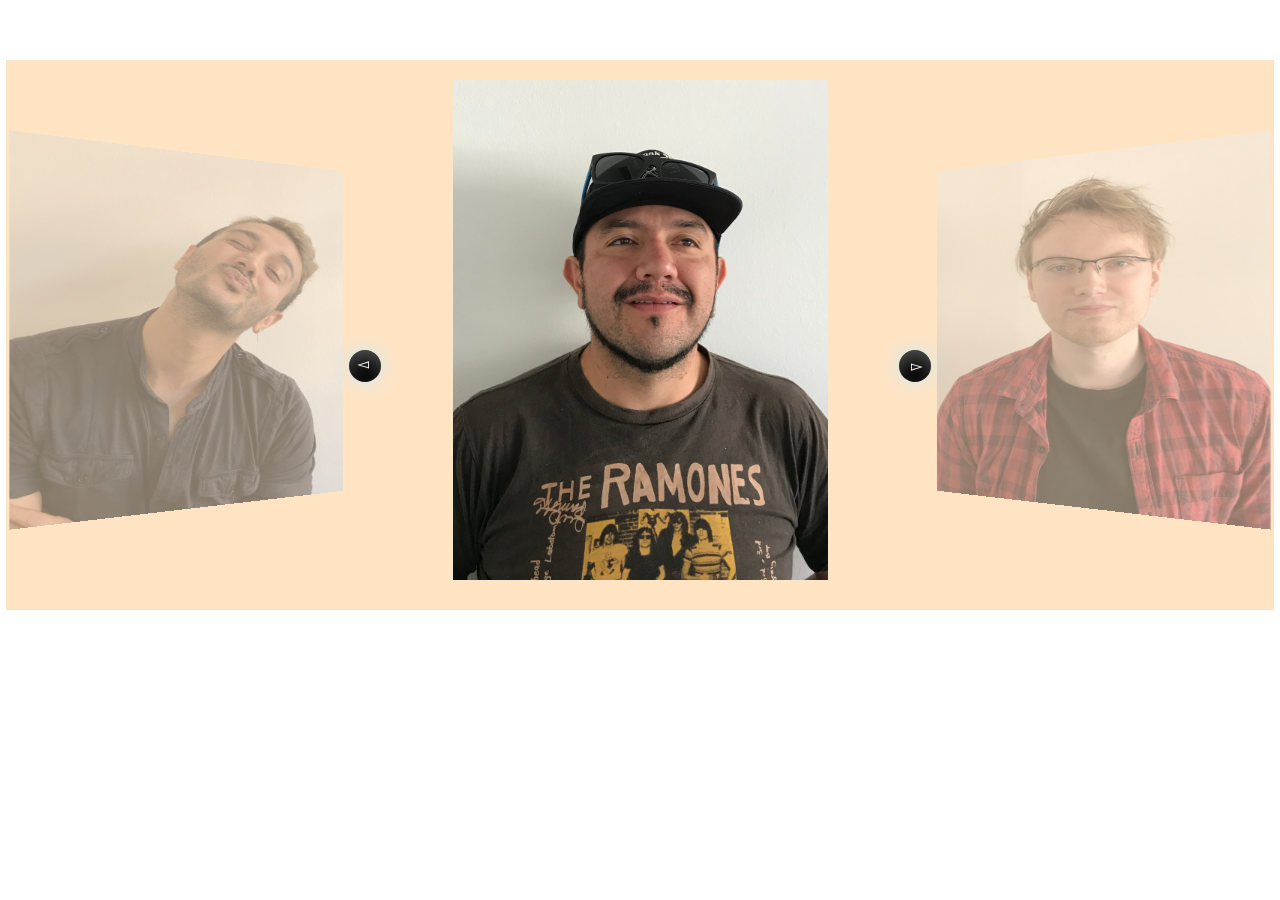
==== Eren/index.html @ 7f956e82 "Project" ====
<!DOCTYPE HTML>
<html>

<head>

	<title>CSS3 Only 3D Image Slider</title>
	<link rel="stylesheet" type="text/css" href="fonts/ss-standard.css" />
	<link rel="stylesheet" type="text/css" href="style.css" />

</head>

<body>
	<div id="slider">
		<input type="radio" id="button-1" name="controls" />
		<input type="radio" id="button-2" name="controls" />
		<input type="radio" id="button-3" name="controls" />
		<input type="radio" id="button-4" name="controls" />
		<input type="radio" id="button-5" name="controls" checked />
		<input type="radio" id="button-6" name="controls" />
		<input type="radio" id="button-7" name="controls" />
		<input type="radio" id="button-8" name="controls" />
		<input type="radio" id="button-9" name="controls" />
		<input type="radio" id="button-10" name="controls" />

		<label for="button-1" class="arrows" id="arrow-1">&#x25BB;</label>
		<label for="button-2" class="arrows" id="arrow-2">&#x25BB;</label>
		<label for="button-3" class="arrows" id="arrow-3">&#x25BB;</label>
		<label for="button-4" class="arrows" id="arrow-4">&#x25BB;</label>
		<label for="button-5" class="arrows" id="arrow-5">&#x25BB;</label>
		<label for="button-6" class="arrows" id="arrow-6">&#x25BB;</label>
		<label for="button-7" class="arrows" id="arrow-7">&#x25BB;</label>
		<label for="button-8" class="arrows" id="arrow-8">&#x25BB;</label>
		<label for="button-9" class="arrows" id="arrow-9">&#x25BB;</label>
		<label for="button-10" class="arrows" id="arrow-10">&#x25BB;</label>

		<div id="slides">
			<div class='tk-museo-sans'>
				<span id="image-1">
				</span>

				<span id="image-2">
				</span>

				<span id="image-3">
				</span>

				<span id="image-4">
				</span>

				<span id="image-5">
						
				</span>

				<span id="image-6">
				</span>

				<span id="image-7">
				</span>

				<span id="image-8">
						
				</span>

				<!-- <span id="image-9" >
					<div class="content" style="height: 1000px">
						<input type="radio" id="toggleMot" name="userComments" value="one_value">
						<label class="mot" for="toggleMot">
							<h3>Motivation
							</h3>
						</label>
						<input type="radio" id="toggleDoing" name="userComments" value="one_value">
						<label class="do" for="toggleDoing">
							<h3>Do--kpoö</h3>
							<p></p>
						</label>
						<input type="radio" id="toggleYou" name="userComments" value="one_value" checked>
						<label class="you" for="toggleYou">
							<h3>You--dasdasd </h3>
						</label>
				</span>

				<span id="image-10">
				</span> -->


			</div>
		</div>
	</div>


	</div>



</body>

</html>
---- Eren/style.css ----
body {
    margin: 0;
    padding: 0;
    font-size: 62.5%;
}

#slider {
    display: block;
    height: 550px;
    width: 99%;
    margin: auto;
    overflow: hidden;
    margin-top: 60px;
	position: relative;

	background-color: bisque;
}

#slider #slides {
    width: 100%;
    height: 100%;
    overflow: hidden;
    position: relative;
}

#slider #slides > div {
    list-style: none;
    height: 100%;
    width: 500%;
    position: relative;
    left: 0px;
    margin: 0;
    padding: 0;
    overflow: hidden;
    /* Set 3D perspective since we're using 3D transforms */
    transform-style: preserve-3d;
    -webkit-transform-style: preserve-3d;
    -webkit-perspective: 600px; 
    -moz-perspective: 600px; 
    perspective: 600px;
    -webkit-perspective-origin: 10% 50%; 
    -moz-perspective-origin: 10% 50%; 
    perspective-origin: 10% 50%;
}

#slides > div > span {
	/* Run the tranistions */
	-webkit-transition: all 0.7s cubic-bezier(0.550, 0.085, 0.680, 0.530);
	-moz-transition: all 0.7s cubic-bezier(0.550, 0.085, 0.680, 0.530);
	-o-transition: all 0.7s cubic-bezier(0.550, 0.085, 0.680, 0.530);
	transition: all 0.7s cubic-bezier(0.550, 0.085, 0.680, 0.530);
	height: 500px;
	width: 10%;
	float: left;
	border-radius: 5px;
	opacity: 1;
	overflow: hidden;
	display: block;
	position: relative;
	font-size: 1.6em;
	top: 20px;
	z-index: 1;
}

/* Display none, so the user doesn't see whats happening with the radio buttons */
#slider input[type=radio] {
	display: none;
}

#slider #slides > div > span > img {
    margin: auto;
    height: 100%;
}

/* Style the arrows so they look nice! */
#slider .arrows {
    font-size: 15px;
    color: #fff;
    position: absolute;
    top: 290px;
    display: none;
    cursor: pointer;
    font-family: Arial, sans-serif;
    z-index: 9999;
    width: 29px;
	height: 25px;
	border-radius: 32px;
	text-align: center;
	padding: 7px 0 0 3px;
    background: black;
    box-shadow: 0 0 20px rgba(200, 235, 248, 0.98), inset 0px 11px 24px -8px rgba(255,255,255,0.4);
}

#slider .arrows:hover {
	box-shadow: 0 0 20px rgba(200, 235, 248, 0.98), inset 0px -11px 24px -8px rgba(255,255,255,0.4);	
}


/* This is for positioning the arrows */
#button-1:checked ~ #arrow-2, #button-2:checked ~ #arrow-3, #button-3:checked ~ #arrow-4, #button-4:checked ~ #arrow-5, #button-5:checked ~ #arrow-6, #button-6:checked ~ #arrow-7, #button-7:checked ~ #arrow-8,  #button-8:checked ~ #arrow-9,  #button-9:checked ~ #arrow-10 {
    right: 27%;
    display: block;
}

/* Since there is no previous sibling selector in CSS, we have to select the correct arrow, reposition it and rotate it 180deg so it appears as though it's a back arrow */
#button-2:checked ~ #arrow-1, #button-3:checked ~ #arrow-2, #button-4:checked ~ #arrow-3, #button-5:checked ~ #arrow-4, #button-6:checked ~ #arrow-5, #button-7:checked ~ #arrow-6, #button-8:checked ~ #arrow-7,  #button-9:checked ~ #arrow-8, #button-10:checked ~ #arrow-9 {
	left: 27%;
    display: block;
    -webkit-transform: rotateZ(180deg);
    -o-transform: rotateZ(180deg);
    transform: rotateZ(180deg);
    box-shadow: 0 0 20px rgba(200, 235, 248, 0.98), inset 0px -11px 24px -8px rgba(255,255,255,0.4);
}

#button-2:checked ~ #arrow-1:hover, #button-3:checked ~ #arrow-2:hover, #button-4:checked ~ #arrow-3:hover, #button-5:checked ~ #arrow-4:hover, #button-6:checked ~ #arrow-5:hover,#button-7:checked ~ #arrow-6:hover, #button-8:checked ~ #arrow-7:hover,#button-9:checked ~ #arrow-8:hover,#button-10:checked ~ #arrow-9:hover{
    box-shadow: 0 0 20px rgba(200, 235, 248, 0.98), inset 0px 11px 24px -8px rgba(255,255,255,0.4);
}

/* The images used in the slides, feel free to change this */
#image-1 {
	background: url('1.png');
	background-size: auto 100%;
	background-repeat: no-repeat;
	background-position: center; 
	
}

#image-2 {
	background: url('2.png');
	background-size: auto 100%;
	background-repeat: no-repeat;
	background-position: center; 
	
}

#image-3 {
	background: url('3.png');
	background-size: auto 100%;
	background-repeat: no-repeat;
	background-position: center; 
	    
}

#image-4 {
	background: url('4.png');
	background-size: auto 100%;
	background-repeat: no-repeat;
	background-position: center;	
}

#image-5 {
	background: url('5.png');
	background-size: auto 100%;
	background-repeat: no-repeat;
	background-position: center;
}
#image-6 {
	background: url('6.png');
	background-size: auto 100%;
	background-repeat: no-repeat;
	background-position: center; 
}
#image-7 {
	background: url('7.png');
	background-size: auto 100%;
	background-repeat: no-repeat;
	background-position: center; 
}
#image-8 {
	background: url('8.png');
	background-size: auto 100%;
	background-repeat: no-repeat;
	background-position: center; 
}
#image-9 {
	background: url('9.png');
	background-size: auto 100%;
	background-repeat: no-repeat;
	background-position: center; 
}
#image-10 {
	background: url('10.png');
	background-size: auto 100%;
	background-repeat: no-repeat;
	background-position: center; 
}

/* The next bit is a bit wordy, but it just positions the slides at either side of the selected slide 
   so we get a cool 3D effect */
#slider #button-1:checked ~ #slides > div #image-2, #slider #button-1:checked ~ #slides > div #image-3, 
#slider #button-1:checked ~ #slides > div #image-4, #slider #button-1:checked ~ #slides > div #image-5,
#slider #button-1:checked ~ #slides > div #image-6, #slider #button-1:checked ~ #slides > div #image-7,
#slider #button-1:checked ~ #slides > div #image-8, #slider #button-1:checked ~ #slides > div #image-9,
#slider #button-1:checked ~ #slides > div #image-10,#slider #button-2:checked ~ #slides > div #image-3, 
#slider #button-2:checked ~ #slides > div #image-4, #slider #button-2:checked ~ #slides > div #image-5, 
#slider #button-2:checked ~ #slides > div #image-6, 
#slider #button-2:checked ~ #slides > div #image-7, #slider #button-2:checked ~ #slides > div #image-8, 
#slider #button-2:checked ~ #slides > div #image-9, #slider #button-2:checked ~ #slides > div #image-10, 
#slider #button-3:checked ~ #slides > div #image-4, #slider #button-3:checked ~ #slides > div #image-5, 
#slider #button-3:checked ~ #slides > div #image-6, #slider #button-3:checked ~ #slides > div #image-7, 
#slider #button-3:checked ~ #slides > div #image-8, #slider #button-3:checked ~ #slides > div #image-9, 
#slider #button-3:checked ~ #slides > div #image-10, #slider #button-4:checked ~ #slides > div #image-5, 
#slider #button-4:checked ~ #slides > div #image-6, #slider #button-4:checked ~ #slides > div #image-7,
#slider #button-4:checked ~ #slides > div #image-8, #slider #button-4:checked ~ #slides > div #image-9,
#slider #button-4:checked ~ #slides > div #image-10, #slider #button-5:checked ~ #slides > div #image-6, 
#slider #button-5:checked ~ #slides > div #image-7, #slider #button-5:checked ~ #slides > div #image-8, 
#slider #button-5:checked ~ #slides > div #image-9, #slider #button-5:checked ~ #slides > div #image-10, 
#slider #button-6:checked ~ #slides > div #image-7, #slider #button-6:checked ~ #slides > div #image-8,
#slider #button-6:checked ~ #slides > div #image-9, #slider #button-6:checked ~ #slides > div #image-10,
#slider #button-7:checked ~ #slides > div #image-8, #slider #button-7:checked ~ #slides > div #image-9,
#slider #button-7:checked ~ #slides > div #image-10, #slider #button-8:checked ~ #slides > div #image-9,
#slider #button-9:checked ~ #slides > div #image-10
{
	-webkit-transform: rotateY(-30deg) scale(0.8) translateX(-30%);
	transform: rotateY(-30deg) scale(0.8) translateX(-30%);
	z-index: 0; opacity: 0.5;
}

#slider #button-2:checked ~ #slides > div #image-1, #slider #button-3:checked ~ #slides > div #image-2,
#slider #button-3:checked ~ #slides > div #image-1, #slider #button-4:checked ~ #slides > div #image-3, 
#slider #button-4:checked ~ #slides > div #image-2, #slider #button-4:checked ~ #slides > div #image-1, 
#slider #button-5:checked ~ #slides > div #image-4, #slider #button-5:checked ~ #slides > div #image-3,
#slider #button-5:checked ~ #slides > div #image-2, #slider #button-5:checked ~ #slides > div #image-1, 
#slider #button-6:checked ~ #slides > div #image-5, #slider #button-6:checked ~ #slides > div #image-4,
#slider #button-6:checked ~ #slides > div #image-3, #slider #button-6:checked ~ #slides > div #image-2,
#slider #button-6:checked ~ #slides > div #image-1, #slider #button-7:checked ~ #slides > div #image-6,
#slider #button-7:checked ~ #slides > div #image-5, #slider #button-6:checked ~ #slides > div #image-4,
#slider #button-7:checked ~ #slides > div #image-3, #slider #button-6:checked ~ #slides > div #image-2,
#slider #button-7:checked ~ #slides > div #image-1, #slider #button-8:checked ~ #slides > div #image-7,
#slider #button-8:checked ~ #slides > div #image-6, #slider #button-8:checked ~ #slides > div #image-5,
#slider #button-8:checked ~ #slides > div #image-4, #slider #button-8:checked ~ #slides > div #image-3,
#slider #button-8:checked ~ #slides > div #image-2, #slider #button-8:checked ~ #slides > div #image-1,
#slider #button-9:checked ~ #slides > div #image-8, #slider #button-9:checked ~ #slides > div #image-7,
#slider #button-9:checked ~ #slides > div #image-6, #slider #button-9:checked ~ #slides > div #image-5,
#slider #button-9:checked ~ #slides > div #image-4, #slider #button-9:checked ~ #slides > div #image-3,
#slider #button-10:checked ~ #slides > div #image-9, #slider #button-10:checked ~ #slides > div #image-8,
#slider #button-10:checked ~ #slides > div #image-7, #slider #button-10:checked ~ #slides > div #image-6,
#slider #button-10:checked ~ #slides > div #image-5, #slider #button-10:checked ~ #slides > div #image-4,
#slider #button-10:checked ~ #slides > div #image-3, #slider #button-10:checked ~ #slides > div #image-2,
#slider #button-10:checked ~ #slides > div #image-1
{
	-webkit-transform: rotateY(30deg) scale(0.8) translateX(30%);
	transform: rotateY(30deg) scale(0.8) translateX(30%);
	z-index: 0; opacity: 0.5;
}



/* .. and finally, move the slides into the correct position when the user clicks the arrow, so the right
   slide is selected */

#slider #button-1:checked ~ #slides > div > span { left: 5% }

#slider #button-2:checked ~ #slides > div > span { left: -5% }

#slider #button-3:checked ~ #slides > div > span { left: -15% }

#slider #button-4:checked ~ #slides > div > span { left: -25% }

#slider #button-5:checked ~ #slides > div > span { left: -35% }

#slider #button-6:checked ~ #slides > div > span { left: -45% }

#slider #button-7:checked ~ #slides > div > span { left: -55% }

#slider #button-8:checked ~ #slides > div > span { left: -65% }

#slider #button-9:checked ~ #slides > div > span { left: -75% }

#slider #button-10:checked ~ #slides > div > span { left: -85% }



/* ================ IGNORE ================ */

/* #header {
	width: 100%;
	line-height: 30px;
	margin: 50px auto;
	text-align: center;
}

#header h1 {
	color: #ea664c;
	font-weight: bold;
	font-size: 4em;
}

#header p {
	font-size: 2em;
}


*********************************************


.content{
	position: relative;
	border: 1px solid white; 
	display: none;
}

.content > input{ /* HIDE RADIO */
    visibility: hidden; /* Makes input not-clickable */
    position: absolute; /* Remove input from document flow */
}

.content > label{
	display: none;
    transition: .8s;
    transition-timing-function: cubic-bezier(0.47, 0, 0.745, 0.715);
    color: white;
}

.you{
    position: absolute;
    background-color: rgb(0, 134, 158);
    opacity: .30;
    right:220px;
    height: 280px;
    width: 70%;
    transform: translateX(10%);
    clip-path: polygon(90% 0, 100% 60%, 90% 100%, 0 100%, 0 0);
}

.do{
    position: absolute;
    opacity: .30;
    right:160px;
    background-color: rgb(248, 107, 6);
    height: 280px;
    width: 70%;
    transform: translateX(10%);
    clip-path: polygon(90% 0, 100% 60%, 90% 100%, 0 100%, 0 0);
}

.mot{
    position: absolute;
    background-color: rgb(28, 222, 126);
    opacity: .30;
    right:100px;
    height: 280px;
    width: 70%;
    transform: translateX(10%);
    clip-path: polygon(90% 0, 100% 60%, 90% 100%, 0 100%, 0 0);
}

#toggleYou:checked + .you{
    width: 70%;
    opacity: .8;
}


#toggleYou:checked ~ .do{
    width: 70%;
    opacity: .6;
}

#toggleYou:checked ~ .mot{
    width: 70%;
    opacity: .6;
}

#toggleDoing:checked ~ .you{
    width: 70%;
    opacity: .6;
    right: 600px;
}

#toggleDoing:checked + .do{
    width: 70%;
    opacity: .8;
    right: 160px;

}

#toggleDoing:checked ~ .mot{
    width: 70%;
    opacity: .6;
    right: 100px;
}

#toggleMot:checked ~ .you{
    width: 70%;
    opacity: .6;
    right: 600px;
}

#toggleMot:checked ~ .do{
    width: 70%;
    opacity: .6;
    right: 540px;
}

#toggleMot:checked + .mot{
    width: 70%;
    opacity: .8;
    right: 100px;
}

.you > h3{
    position: absolute;
    right: 3%;
    top: 15px;
    transform: rotate(58deg);
    transform-origin: 0 0; 
    text-align: right;
}

.do > h3{
    position: absolute;
    right: 3%;
    top: 15px;
    transform: rotate(58deg);
    transform-origin: 0 0; 
    text-align: right;
}


.mot > h3{
    position: absolute;
    right: 3%;
    top: 15px;
    transform: rotate(58deg);
    text-align: right;
    transform-origin: 0 0; 
} */
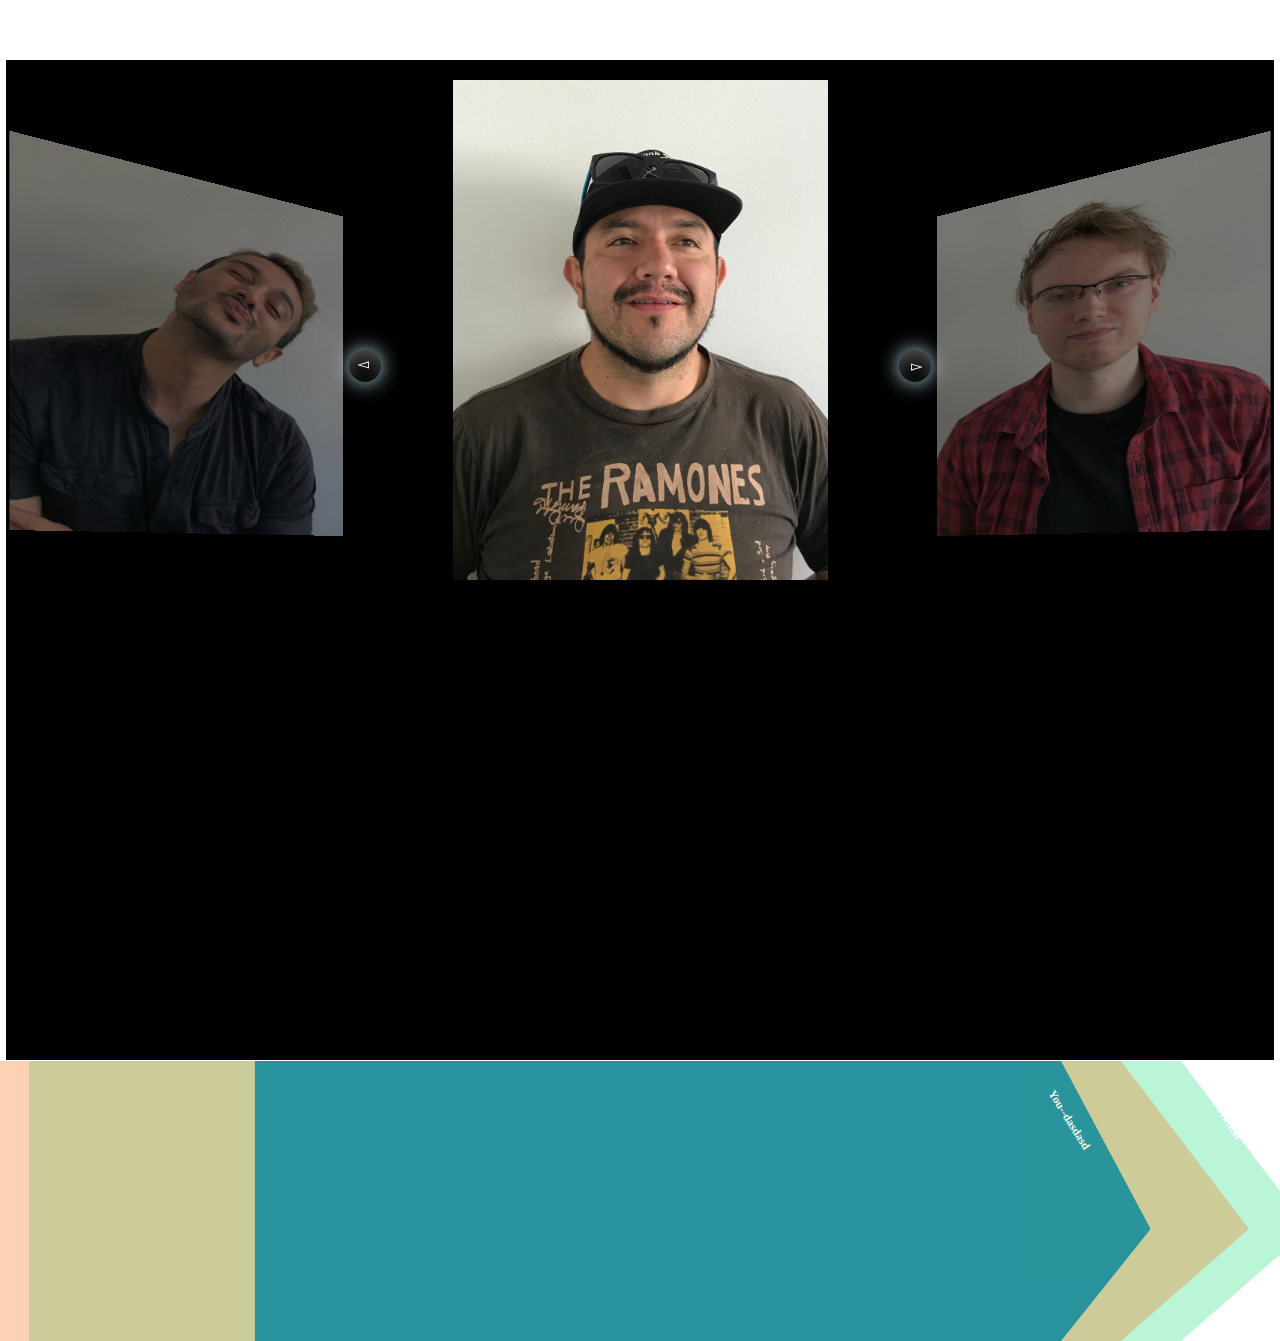
==== commit 6437ed28: "edit" ====
--- a/Eren/index.html
+++ b/Eren/index.html
@@ -61,26 +61,12 @@
 						
 				</span>
 
-				<!-- <span id="image-9" >
-					<div class="content" style="height: 1000px">
-						<input type="radio" id="toggleMot" name="userComments" value="one_value">
-						<label class="mot" for="toggleMot">
-							<h3>Motivation
-							</h3>
-						</label>
-						<input type="radio" id="toggleDoing" name="userComments" value="one_value">
-						<label class="do" for="toggleDoing">
-							<h3>Do--kpoö</h3>
-							<p></p>
-						</label>
-						<input type="radio" id="toggleYou" name="userComments" value="one_value" checked>
-						<label class="you" for="toggleYou">
-							<h3>You--dasdasd </h3>
-						</label>
+				<span id="image-9" >
+					
 				</span>
 
 				<span id="image-10">
-				</span> -->
+				</span>
 
 
 			</div>
@@ -88,6 +74,21 @@
 	</div>
 
 
+	<div class="content">
+		<input type="radio" id="toggleMot" name="userComments" value="one_value">
+		<label class="mot" for="toggleMot">
+			<h3>Motivation
+			</h3>
+		</label>
+		<input type="radio" id="toggleDoing" name="userComments" value="one_value">
+		<label class="do" for="toggleDoing">
+			<h3>Do--kpoö</h3>
+			<p></p>
+		</label>
+		<input type="radio" id="toggleYou" name="userComments" value="one_value" checked>
+		<label class="you" for="toggleYou">
+			<h3>You--dasdasd </h3>
+		</label>
 	</div>
 
 
--- a/Eren/style.css
+++ b/Eren/style.css
@@ -6,14 +6,13 @@
 
 #slider {
     display: block;
-    height: 550px;
+    height: 1000px;
     width: 99%;
     margin: auto;
     overflow: hidden;
     margin-top: 60px;
 	position: relative;
-
-	background-color: bisque;
+	background-color: black;
 }
 
 #slider #slides {
@@ -273,43 +272,28 @@
 
 /* ================ IGNORE ================ */
 
-/* #header {
-	width: 100%;
-	line-height: 30px;
-	margin: 50px auto;
-	text-align: center;
-}
-
-#header h1 {
-	color: #ea664c;
-	font-weight: bold;
-	font-size: 4em;
-}
-
-#header p {
-	font-size: 2em;
-}
-
-
-*********************************************
-
 
 .content{
 	position: relative;
-	border: 1px solid white; 
-	display: none;
-}
-
-.content > input{ /* HIDE RADIO */
+    border: 1px solid white; 
+    width: 100%;
+    height: 100%;
+    background-color: black;
+
+}
+
+.content > input{ 
     visibility: hidden; /* Makes input not-clickable */
     position: absolute; /* Remove input from document flow */
+   
 }
 
 .content > label{
-	display: none;
+	width: 100%;
     transition: .8s;
     transition-timing-function: cubic-bezier(0.47, 0, 0.745, 0.715);
     color: white;
+    
 }
 
 .you{
@@ -424,4 +408,4 @@
     transform: rotate(58deg);
     text-align: right;
     transform-origin: 0 0; 
-} */
+} 
